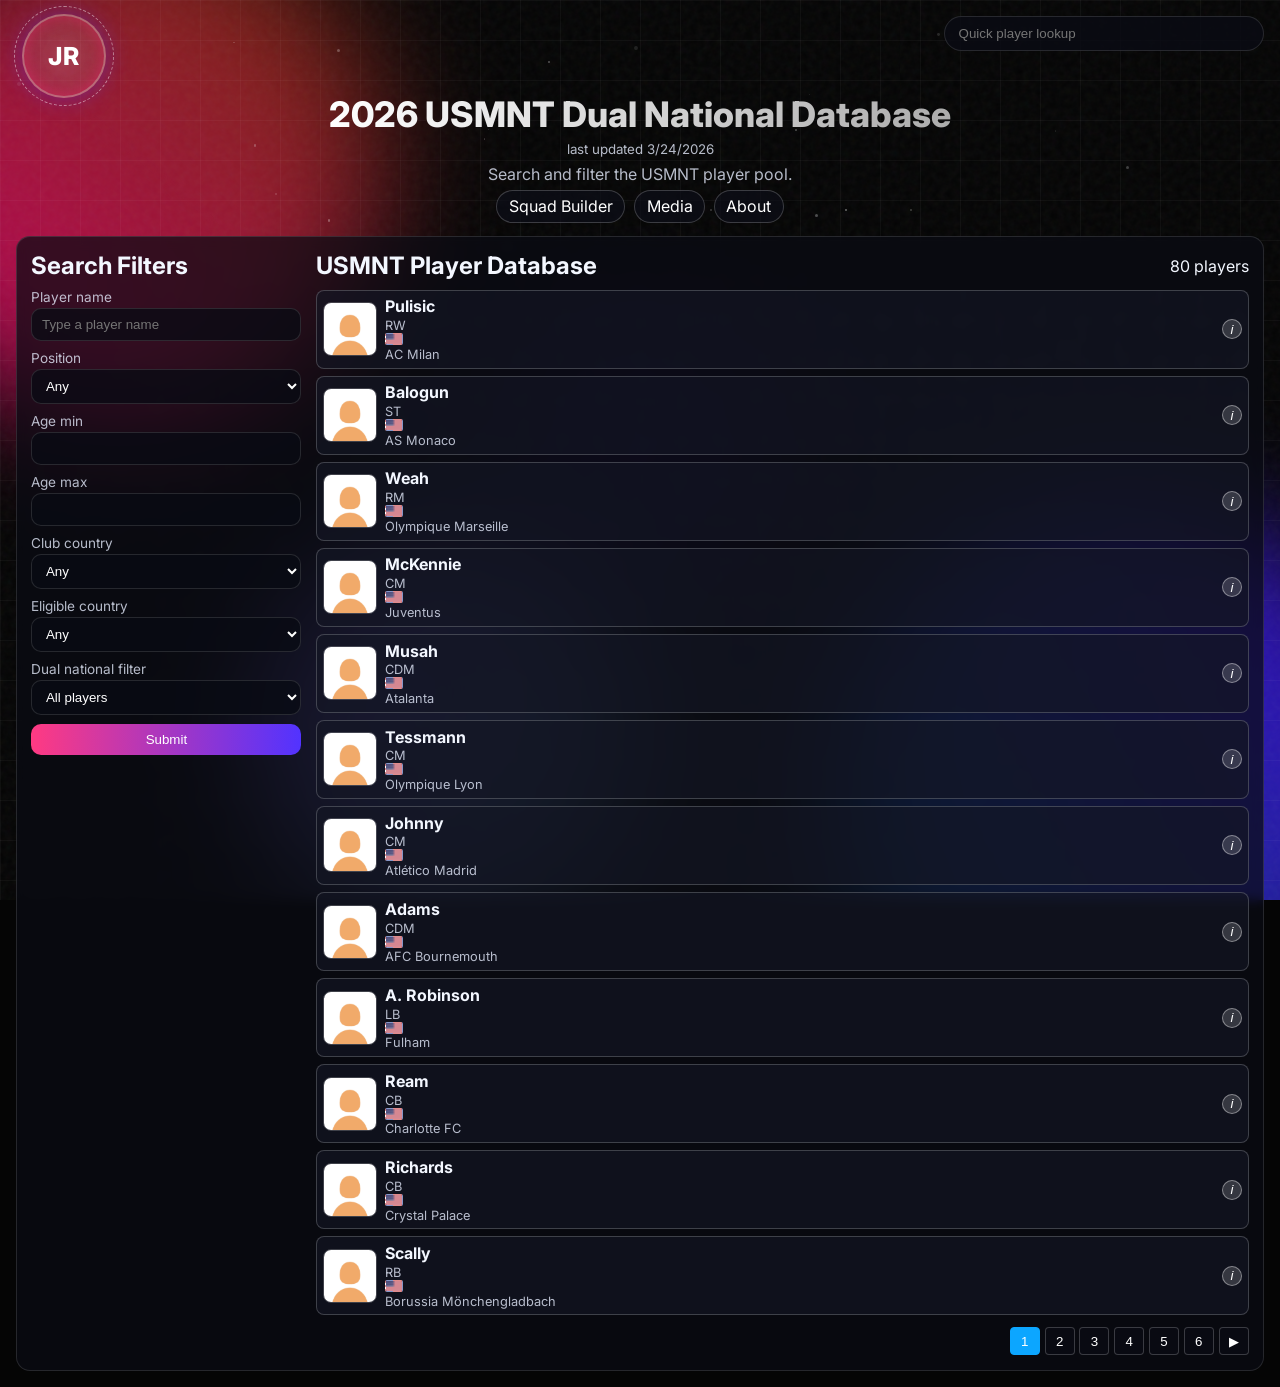
==== index.html @ cb1a78e1 "Update index.html" ====
<!doctype html>
<html lang="en">
  <head>
    <meta charset="UTF-8" />
    <meta name="viewport" content="width=device-width, initial-scale=1.0" />
    <title>Joshua Reports USMNT Database</title>
    <link rel="icon" type="image/png" sizes="32x32" href="favicon-32x32.png" />
    <link rel="stylesheet" href="styles.css" />
  </head>
  <body>
    <div class="site-bg" aria-hidden="true">
      <div class="gradient-background">
        <div class="gradient-sphere sphere-1"></div>
        <div class="gradient-sphere sphere-2"></div>
        <div class="gradient-sphere sphere-3"></div>
        <div class="grid-overlay"></div>
        <div class="glow"></div>
        <div class="noise-overlay"></div>
      </div>
      <div class="particles-container" id="particles-container"></div>
    </div>
    <header class="topbar db-topbar">
      <a href="index.html" class="jr-logo" aria-label="Go to database">JR</a>
      <h1>2026 USMNT Dual National Database</h1>
      <small>last updated 3/24/2026</small>
      <p>Search and filter the USMNT player pool.</p>
      <nav class="db-nav" aria-label="Primary navigation">
        <a href="squadBuilder.html">Squad Builder</a>
        <a href="media.html">Media</a>
        <a href="about.html">About</a>
      </nav>
      <div class="header-search-wrap">
        <input id="quick-player-search" type="search" placeholder="Quick player lookup" autocomplete="off" />
        <div id="quick-search-dropdown" class="quick-search-dropdown"></div>
      </div>
    </header>

    <main class="db-layout">
      <aside class="db-filters">
        <h2>Search Filters</h2>

        <label>Player name
          <input id="filter-name" type="search" placeholder="Type a player name" />
        </label>

        <label>Position
          <select id="filter-position">
            <option value="">Any</option>
            <option value="ST">Striker</option>
            <option value="winger">Winger</option>
            <option value="center-mid">Center Mid</option>
            <option value="fullback">Fullback</option>
            <option value="center-back">Center Back</option>
            <option value="GK">GK</option>
          </select>
        </label>

        <label>Age min
          <input id="filter-age-min" type="number" min="15" max="45" />
        </label>

        <label>Age max
          <input id="filter-age-max" type="number" min="15" max="45" />
        </label>

        <label>Club country
          <select id="filter-club-country"></select>
        </label>

        <label>Eligible country
          <select id="filter-eligible-country"></select>
        </label>

        <label>Dual national filter
          <select id="filter-dual">
            <option value="all">All players</option>
            <option value="uncapped">Uncapped dual nationals only</option>
            <option value="dual">All dual nationals</option>
          </select>
        </label>

        <button id="filter-submit" type="button">Submit</button>
      </aside>

      <section class="db-results-wrap">
        <div class="db-results-head">
          <h2>USMNT Player Database</h2>
          <span id="result-count"></span>
        </div>
        <div id="db-results" class="db-results"></div>
        <div id="pagination" class="pagination"></div>
      </section>
    </main>

    <dialog id="player-modal" class="player-modal">
      <div class="modal-head">
        <h3 id="modal-title"></h3>
        <button id="modal-close" type="button" aria-label="Close modal">×</button>
      </div>
      <div id="modal-body"></div>
    </dialog>

    <script src="data.js"></script>
    <script src="database.js"></script>
      <script src="effects.js"></script>
  </body>
</html>
---- styles.css ----
@import url('https://fonts.googleapis.com/css2?family=Inter:wght@400;600;700;800&display=swap');

* { margin: 0; padding: 0; box-sizing: border-box; }
:root {
  --text: #f3f7ff;
  --muted: rgba(232,238,255,.78);
  --panel: rgba(10,12,20,.72);
  --panel-brd: rgba(255,255,255,.12);
  --btn: linear-gradient(90deg,#ff3a82,#5233ff);
}
body {
  font-family: 'Inter', 'Helvetica Neue', sans-serif;
  min-height: 100vh;
  color: var(--text);
  background: #050505;
  position: relative;
}
.site-bg { position: fixed; inset: 0; z-index: -1; overflow: hidden; }
.gradient-background { position: absolute; inset: 0; }
.gradient-sphere { position: absolute; border-radius: 50%; filter: blur(60px); transition: transform .35s ease; }
.sphere-1 { width: 40vw; height: 40vw; background: linear-gradient(40deg, rgba(255, 0, 128, 0.8), rgba(255, 102, 0, 0.4)); top: -10%; left: -10%; animation: float-1 15s ease-in-out infinite alternate; }
.sphere-2 { width: 45vw; height: 45vw; background: linear-gradient(240deg, rgba(72, 0, 255, 0.8), rgba(0, 183, 255, 0.4)); bottom: -20%; right: -10%; animation: float-2 18s ease-in-out infinite alternate; }
.sphere-3 { width: 30vw; height: 30vw; background: linear-gradient(120deg, rgba(133, 89, 255, 0.5), rgba(98, 216, 249, 0.3)); top: 60%; left: 20%; animation: float-3 20s ease-in-out infinite alternate; }
.grid-overlay { position: absolute; inset: 0; background-size: 40px 40px; background-image: linear-gradient(to right, rgba(255,255,255,.035) 1px, transparent 1px), linear-gradient(to bottom, rgba(255,255,255,.035) 1px, transparent 1px); }
.glow { position: absolute; width: 40vw; height: 40vh; background: radial-gradient(circle, rgba(72, 0, 255, 0.15), transparent 70%); top: 50%; left: 50%; transform: translate(-50%, -50%); animation: pulse 8s infinite alternate; filter: blur(30px); }
.noise-overlay { position: absolute; inset: 0; opacity: .05; background-image: url("data:image/svg+xml,%3Csvg viewBox='0 0 200 200' xmlns='http://www.w3.org/2000/svg'%3E%3Cfilter id='noiseFilter'%3E%3CfeTurbulence type='fractalNoise' baseFrequency='0.65' numOctaves='3' stitchTiles='stitch'/%3E%3C/filter%3E%3Crect width='100%25' height='100%25' filter='url(%23noiseFilter)'/%3E%3C/svg%3E"); }
.particles-container { position: absolute; inset: 0; pointer-events: none; }
.particle { position: absolute; background: white; border-radius: 50%; opacity: 0; }

@keyframes float-1 { from { transform: translate(0,0) scale(1); } to { transform: translate(10%,10%) scale(1.1);} }
@keyframes float-2 { from { transform: translate(0,0) scale(1); } to { transform: translate(-10%,-5%) scale(1.15);} }
@keyframes float-3 { from { transform: translate(0,0) scale(1); opacity:.3; } to { transform: translate(-5%,10%) scale(1.05); opacity:.6; } }
@keyframes pulse { from { opacity: .3; transform: translate(-50%,-50%) scale(.9);} to { opacity:.7; transform: translate(-50%,-50%) scale(1.1);} }

.topbar {
  display: grid;
  justify-items: center;
  text-align: center;
  gap: .4rem;
  padding: 1rem 1rem .8rem;
  position: relative;
}
.topbar h1 { font-size: clamp(1.4rem,2.8vw,2.2rem); font-weight: 800; background: linear-gradient(to right,#fff,#acacac); -webkit-background-clip: text; -webkit-text-fill-color: transparent; }
.topbar p, .topbar small { color: var(--muted); }
.db-nav { display: flex; gap: .55rem; flex-wrap: wrap; justify-content: center; }
.db-nav a { color: #fff; text-decoration: none; border: 1px solid rgba(255,255,255,.2); border-radius: 999px; padding: .34rem .72rem; background: rgba(13,16,27,.62); }
.jr-logo {
  position: absolute; top: .85rem; left: 1.35rem;
  width: 84px; height: 84px; border-radius: 50%; text-decoration: none; color: #fff;
  display: grid; place-items: center; font-weight: 800; letter-spacing: 1px; font-size: 1.55rem;
  border: 2px solid rgba(255,255,255,.3); background: radial-gradient(circle, rgba(255,255,255,.15), rgba(255,255,255,.02));
  box-shadow: 0 0 25px rgba(82,51,255,.4), inset 0 0 16px rgba(255,58,130,.45);
  transition: transform .25s ease, box-shadow .25s ease;
}
.jr-logo::before {
  content: ''; position: absolute; inset: -10px; border-radius: 50%; border: 1px dashed rgba(255,255,255,.45);
  animation: spin 8s linear infinite;
}
.jr-logo:hover { transform: scale(1.06); box-shadow: 0 0 30px rgba(0,183,255,.5), inset 0 0 20px rgba(255,58,130,.65); }
.jr-logo:active { color: #ffd6ec; box-shadow: 0 0 35px rgba(255,58,130,.7), 0 0 20px rgba(82,51,255,.7); }
@keyframes spin { to { transform: rotate(360deg); } }

.db-topbar { padding-top: 5.8rem; }
.header-search-wrap { position: absolute; right: 1rem; top: 1rem; width: min(320px, 44vw); text-align: left; }
#quick-player-search {
  width: 100%; border-radius: 999px; border: 1px solid var(--panel-brd); padding: .55rem .85rem;
  background: rgba(10,12,20,.82); color: #fff;
}
.quick-search-dropdown {
  margin-top: .35rem; border: 1px solid var(--panel-brd); border-radius: 10px;
  background: rgba(10,12,20,.93); max-height: 250px; overflow: auto; display: none;
}
.quick-search-item { padding: .5rem .65rem; cursor: pointer; border-bottom: 1px solid rgba(255,255,255,.08); }
.quick-search-item:hover { background: rgba(82,51,255,.22); }

.db-layout, .pitch-wrap, .about-card {
  margin: 0 1rem 1rem;
  background: var(--panel);
  border: 1px solid var(--panel-brd);
  backdrop-filter: blur(6px);
  border-radius: 14px;
}
.db-layout { display: grid; grid-template-columns: 270px 1fr; gap: .9rem; padding: .9rem; }
.db-filters { display: grid; gap: .55rem; align-content: start; }
.db-filters label { display: grid; gap: .2rem; color: var(--muted); font-size: .85rem; }
.db-filters input, .db-filters select, .db-filters button, #formation-select, #clear-btn, #slot-search-input, #roster-name, #share-btn, .share-actions button {
  border-radius: 10px; border: 1px solid var(--panel-brd); background: rgba(10,12,20,.78); color: #fff; padding: .5rem .6rem;
}
.db-filters button, #clear-btn, #share-btn, .share-actions button { background-image: var(--btn); border: none; }

.db-results-head { display: flex; justify-content: space-between; align-items: center; margin-bottom: .6rem; }
.db-results { display: grid; gap: .42rem; }
.db-player-row { display:grid; grid-template-columns:54px 1fr auto; gap:.55rem; align-items:center; border:1px solid rgba(255,255,255,.2); border-radius:8px; background: rgba(20,24,38,.65); padding:.36rem; }
.db-player-face { width:54px; height:54px; border-radius:8px; object-fit:cover; border:1px solid rgba(255,255,255,.2); }
.db-player-main h3 { font-size: 1rem; }
.db-primary-position, .db-player-main p { color: var(--muted); font-size: .8rem; margin-top: .12rem; }

.pagination { display:flex; justify-content:flex-end; gap:.3rem; margin-top:.75rem; }
.page-btn { border:1px solid rgba(255,255,255,.2); background: rgba(10,12,20,.8); color:#fff; min-width:30px; height:28px; border-radius:4px; cursor:pointer; }
.page-btn.active { background:#0ca6ff; border-color:#0ca6ff; }

.pitch-wrap { padding: .8rem; }
.board-toolbar { display:flex; flex-wrap:wrap; gap:.7rem; align-items:center; margin-bottom:.8rem; }
#share-btn { width: 40px; font-weight: 800; }
#share-btn[data-tooltip]:hover::after { content: attr(data-tooltip); position:absolute; top: calc(100% + 6px); left:50%; transform:translateX(-50%); background: rgba(0,0,0,.85); color:#fff; font-size:.68rem; padding:.2rem .35rem; border-radius:4px; }

.squad-board { display:grid; grid-template-columns:110px minmax(500px,860px) 110px; gap:.8rem; align-items:start; }
.side-column h2 { margin-bottom:.45rem; font-size:.9rem; color:var(--muted); }
.side-slots { display:grid; gap:.45rem; }
.pitch { position:relative; width:100%; aspect-ratio:11/16; border-radius:12px; background: linear-gradient(180deg,#0f2f68,#06183b 35%,#081027); border:2px solid rgba(255,255,255,.25); overflow:hidden; }
.pitch::before { content:''; position:absolute; inset:1rem; border:2px solid rgba(255,255,255,.28); border-radius:6px; }

.slot { border:1px dashed rgba(255,255,255,.45); background: rgba(14,18,29,.65); border-radius:10px; min-height:98px; display:flex; align-items:center; justify-content:center; }
.pitch-slot { position:absolute; width:95px; min-height:114px; transform:translate(-50%,-50%); }
.side-slot { min-height:74px; }
.slot-label { font-weight:700; font-size:.8rem; color:var(--muted); }
.drop-target { outline:2px solid #0ca6ff; outline-offset:2px; }
.slot.filled { padding:0; border:none; background:transparent; }
.slot.filled .player-card { width:100%; height:100%; }

.player-card { position:relative; width:100%; min-height:100%; border-radius:10px; border:1px solid rgba(255,255,255,.25); background: linear-gradient(180deg, rgba(62,41,173,.35), rgba(10,12,20,.96)); color:#fff; padding:.35rem; display:grid; grid-template-rows:auto 1fr auto; gap:.25rem; }
.player-meta-top { display:flex; align-items:center; justify-content:space-between; gap:.3rem; }
.player-last-name { font-size:.69rem; line-height:1.1; }
.player-position { font-size:.62rem; color:var(--muted); font-weight:700; }
.player-face { width:100%; height:56px; object-fit:cover; border-radius:7px; border:1px solid rgba(255,255,255,.2); }
.player-face-fallback { width:100%; height:56px; border-radius:7px; border:1px solid rgba(255,255,255,.2); background: rgba(22,10,4,.65); display:grid; place-items:center; font-weight:800; }
.player-foot { display:flex; align-items:center; justify-content:space-between; gap:.3rem; }
.remove-btn { position:absolute; right:-7px; top:-7px; width:18px; height:18px; border:none; border-radius:999px; background:#fff; color:#000; font-size:.75rem; display:none; z-index:2; opacity:0; transition:opacity 120ms ease; }
.remove-btn.show { display:inline-flex; align-items:center; justify-content:center; }
.player-card:hover .remove-btn.show, .player-card:focus-within .remove-btn.show { opacity:1; }

.compact-card { min-height:58px; grid-template-rows:auto auto; gap:.2rem; }
.compact-card .player-face, .compact-card .player-position { display:none; }
.compact-card .player-last-name { font-size:.68rem; }
.flag-row { display:flex; gap:.2rem; flex-wrap:wrap; max-width: 96px; }
.country-flag { width:18px; height:12px; border-radius:2px; border:1px solid rgba(255,255,255,.45); overflow:hidden; background-size:cover; display:inline-block; }
.country-flag img { width:100%; height:100%; object-fit:cover; display:block; }
.info-btn { border-radius:999px; border:1px solid rgba(255,255,255,.4); width:20px; height:20px; display:grid; place-items:center; background:rgba(255,255,255,.16); color:#fff; cursor:pointer; }

/* flag fallbacks */
.country-flag.fallback-usa { background: linear-gradient(90deg,#213f9a 0 42%, transparent 42%), repeating-linear-gradient(to bottom,#c82c2c 0,#c82c2c 2px,#fff 2px,#fff 4px); }
.country-flag.fallback-italy { background: linear-gradient(90deg,#1f8f44 0 33%,#fff 33% 66%,#d12929 66%); }
.country-flag.fallback-nigeria { background: linear-gradient(90deg,#218c47 0 33%,#fff 33% 66%,#218c47 66%); }
.country-flag.fallback-germany { background: linear-gradient(to bottom,#111 0 33%,#c42626 33% 66%,#efc130 66%); }
.country-flag.fallback-england { background:#fff; background-image:linear-gradient(90deg,transparent 42%,#d12929 42% 58%,transparent 58%),linear-gradient(transparent 42%,#d12929 42% 58%,transparent 58%); }
.country-flag.fallback-france { background: linear-gradient(90deg,#214ea0 0 33%,#fff 33% 66%,#d12929 66%); }
.country-flag.fallback-ghana { background: linear-gradient(to bottom,#d12929 0 33%,#e3c62f 33% 66%,#218c47 66%); }
.country-flag.fallback-spain { background: linear-gradient(to bottom,#c42626 0 25%,#efc130 25% 75%,#c42626 75%); }
.country-flag.fallback-argentina { background: linear-gradient(to bottom,#78b7ff 0 33%,#fff 33% 66%,#78b7ff 66%); }
.country-flag.fallback-portugal { background: linear-gradient(90deg,#218c47 0 42%,#d12929 42%); }
.country-flag.fallback-mexico { background: linear-gradient(90deg,#218c47 0 33%,#fff 33% 66%,#d12929 66%); }
.country-flag.fallback-norway { background: #c42626; }
.country-flag.fallback-jamaica { background: linear-gradient(45deg,#111 0 45%,#e3c62f 45% 55%,#218c47 55%); }
.country-flag.fallback-croatia { background: linear-gradient(to bottom,#d12929 0 33%,#fff 33% 66%,#214ea0 66%); }
.country-flag.fallback-liberia { background: linear-gradient(90deg,#214ea0 0 40%,transparent 40%), repeating-linear-gradient(to bottom,#d12929 0,#d12929 2px,#fff 2px,#fff 4px); }
.country-flag.fallback-japan { background: radial-gradient(circle at center,#d12929 0 35%,#fff 36%); }
.country-flag.fallback-netherlands { background: linear-gradient(to bottom,#d12929 0 33%,#fff 33% 66%,#214ea0 66%); }
.country-flag.fallback-suriname { background: linear-gradient(to bottom,#218c47 0 20%,#fff 20% 30%,#d12929 30% 70%,#fff 70% 80%,#218c47 80%); }
.country-flag.fallback-lithuania { background: linear-gradient(to bottom,#e3c62f 0 33%,#218c47 33% 66%,#d12929 66%); }
.country-flag.fallback-denmark { background: #d12929; }
.country-flag.fallback-canada { background: linear-gradient(90deg,#d12929 0 25%,#fff 25% 75%,#d12929 75%); }
.country-flag.fallback-poland { background: linear-gradient(to bottom,#fff 0 50%,#d12929 50%); }
.country-flag.fallback-peru { background: linear-gradient(90deg,#d12929 0 33%,#fff 33% 66%,#d12929 66%); }
.country-flag.fallback-brazil { background: #218c47; }
.country-flag.fallback-ireland { background: linear-gradient(90deg,#218c47 0 33%,#fff 33% 66%,#f28b24 66%); }
.country-flag.fallback-armenia { background: linear-gradient(to bottom,#d12929 0 33%,#214ea0 33% 66%,#efc130 66%); }
.country-flag.fallback-elsalvador { background: linear-gradient(to bottom,#2d74d1 0 33%,#fff 33% 66%,#2d74d1 66%); }
.country-flag.fallback-belgium { background: linear-gradient(90deg,#111 0 33%,#efc130 33% 66%,#c42626 66%); }
.country-flag.fallback-ivorycoast { background: linear-gradient(90deg,#f28b24 0 33%,#fff 33% 66%,#218c47 66%); }
.country-flag.fallback-iran { background: linear-gradient(to bottom,#218c47 0 33%,#fff 33% 66%,#c42626 66%); }

.player-modal, .search-modal, .share-modal { width:min(560px,94vw); border:1px solid rgba(255,255,255,.2); border-radius:12px; background:#090f1d; color:#fff; padding:.8rem; }
.player-modal::backdrop, .search-modal::backdrop, .share-modal::backdrop { background: rgba(0,0,0,.55); }
.modal-head { display:flex; justify-content:space-between; align-items:center; }
#modal-close,#slot-search-close,#share-close { border:none; background:transparent; color:#fff; font-size:1.4rem; cursor:pointer; }
.modal-player { display:grid; grid-template-columns:100px 1fr; gap:.9rem; margin-top:.75rem; }
.modal-player-face { width:100px; height:100px; object-fit:cover; border-radius:8px; border:1px solid rgba(255,255,255,.2); }
#modal-body ul { margin:0; padding-left:1rem; line-height:1.45; }
#club-flag-wrap,#birth-flag-wrap { display:inline-flex; margin-left:.35rem; vertical-align:middle; }
.search-results { margin-top:.7rem; display:grid; grid-template-columns:repeat(auto-fill,minmax(130px,1fr)); gap:.55rem; max-height:60vh; overflow:auto; }
.search-result { border:none; padding:0; background:transparent; text-align:left; }
.share-actions { margin-top:.6rem; display:grid; grid-template-columns:repeat(2,minmax(0,1fr)); gap:.5rem; }
#share-status { color:var(--muted); margin:.35rem 0 0; }
.share-modal.is-busy .share-actions { opacity:.5; pointer-events:none; }
.share-modal.is-busy #share-status::after { content:''; display:inline-block; width:14px; height:14px; margin-left:8px; border-radius:50%; border:2px solid rgba(255,255,255,.5); border-top-color:#fff; animation: spin 1s linear infinite; }
.force-export-layout { grid-template-columns:110px minmax(500px,860px) 110px !important; }

.about-card { padding: 1rem; max-width: 920px; margin: 0 auto 1rem; text-align: center; }
.about-card p, .about-card li { color: var(--muted); line-height: 1.5; }
.about-card ul { margin: .6rem auto; display: inline-block; text-align: left; }
.about-card .small-note { font-size: .82rem; }

.featured-on { margin: 1rem 0; }
.featured-on h2 { font-size: clamp(1.4rem,3vw,2rem); margin-bottom: .6rem; }
.featured-logos { display: grid; grid-template-columns: repeat(2, minmax(140px, 1fr)); gap: .75rem; align-items: center; }
.featured-logos img { width: 100%; max-height: 68px; object-fit: contain; background: rgba(255,255,255,.96); border-radius: 8px; padding: .35rem; }


@media (max-width: 1100px) {
  .header-search-wrap { position: static; width: min(560px, 90vw); }
  .topbar { padding-top: 1rem; }
  .jr-logo { left: 1.35rem; top: .75rem; }
  .db-topbar { padding-top: 1rem; }
  .db-layout { grid-template-columns: 1fr; }
  .squad-board { grid-template-columns:1fr; }
  .pitch { order:1; max-width:560px; margin:0 auto; }
  .side-column-subs { order:2; }
  .side-column-reserves { order:3; }
  .side-slots { grid-template-columns:repeat(7,minmax(50px,1fr)); gap:.4rem; }
  .side-column-reserves .side-slots { grid-template-columns:repeat(8,minmax(50px,1fr)); }
  .side-slot { min-height:64px; }
  .pitch-slot { width:86px; min-height:104px; }
}


.media-layout {
  display: grid;
  gap: .9rem;
  padding: 1rem;
}
.publication-card {
  border: 1px solid rgba(255,255,255,.16);
  border-radius: 12px;
  background: rgba(9,14,26,.72);
  padding: .9rem;
  text-align: left;
}
.publication-card h2 { font-size: 1.1rem; margin-bottom: .3rem; }
.publication-card h2 a { color: #fff; }
.publication-meta { font-size: .82rem; color: var(--muted); margin-bottom: .4rem; }
.related-player-link { display: inline-block; margin-top: .45rem; color: #8fd8ff; text-decoration: none; }
.media-related-wrap { margin-top: .65rem; display: grid; gap: .45rem; justify-items: start; }
.related-player-label { font-size: .8rem; color: var(--muted); text-transform: uppercase; letter-spacing: .08em; }
.media-related-card { width: 160px; }
.reader-toggle {
  margin-top: .6rem;
  border: none;
  border-radius: 999px;
  padding: .45rem .8rem;
  color: #fff;
  background-image: var(--btn);
  cursor: pointer;
}
.reader-content {
  margin-top: .65rem;
  border-top: 1px solid rgba(255,255,255,.16);
  padding-top: .6rem;
}
.reader-controls { display: flex; flex-wrap: wrap; gap: .45rem; margin-bottom: .55rem; }
.reader-controls button, .reader-controls select {
  border-radius: 8px;
  border: 1px solid rgba(255,255,255,.2);
  background: rgba(10,12,20,.78);
  color: #fff;
  padding: .35rem .55rem;
}
.reader-article {
  white-space: pre-wrap;
  line-height: 1.6;
  color: var(--muted);
  max-height: 360px;
  overflow: auto;
  padding-right: .4rem;
}
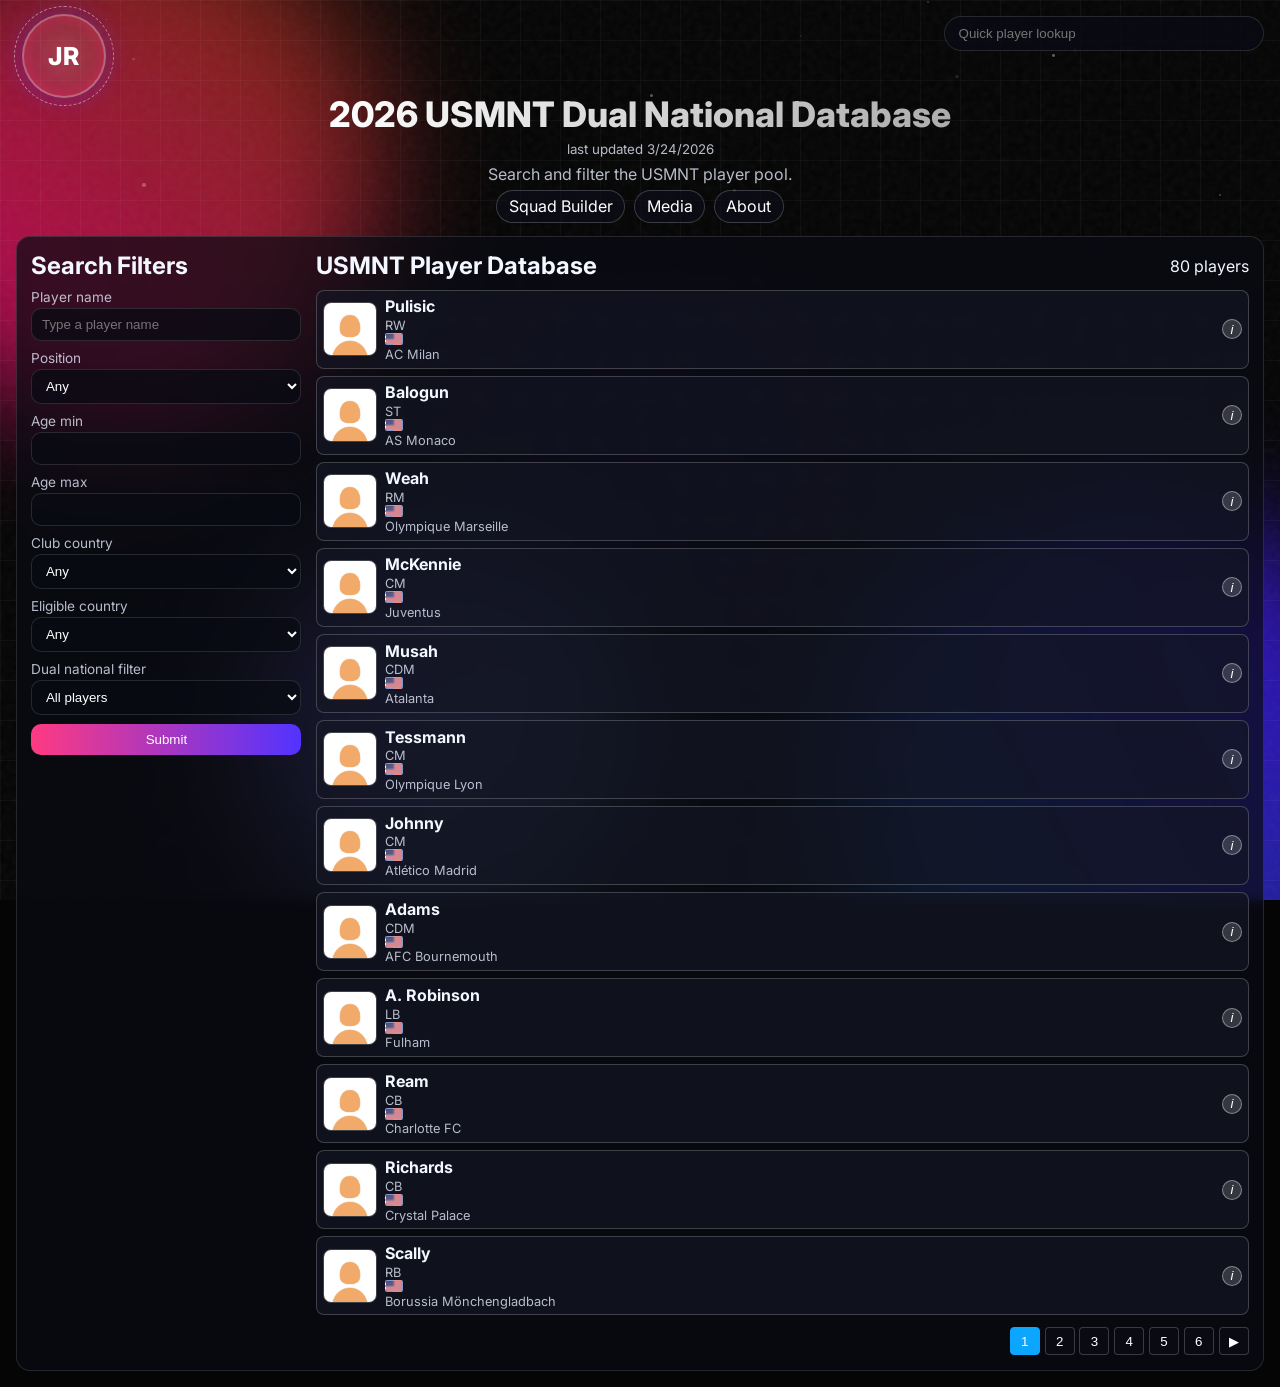
==== commit c8d0dcab: "Update index.html" ====
--- a/index.html
+++ b/index.html
@@ -6,6 +6,14 @@
     <title>Joshua Reports USMNT Database</title>
     <link rel="icon" type="image/png" sizes="32x32" href="favicon-32x32.png" />
     <link rel="stylesheet" href="styles.css" />
+
+    <!-- Open Graph fallback (highly recommended) -->
+    <meta property="og:title" content="JR Preview">
+    <meta property="og:description" content="This project helps supporters explore the depth of the U.S. player pool, discover new players, and track dual nationals all in one reliable place.">
+    <meta property="og:image" content="cardpreview.png">
+    <meta property="og:url" content="https://t.co/sk9yrMRuej">
+
+    
   </head>
   <body>
     <div class="site-bg" aria-hidden="true">
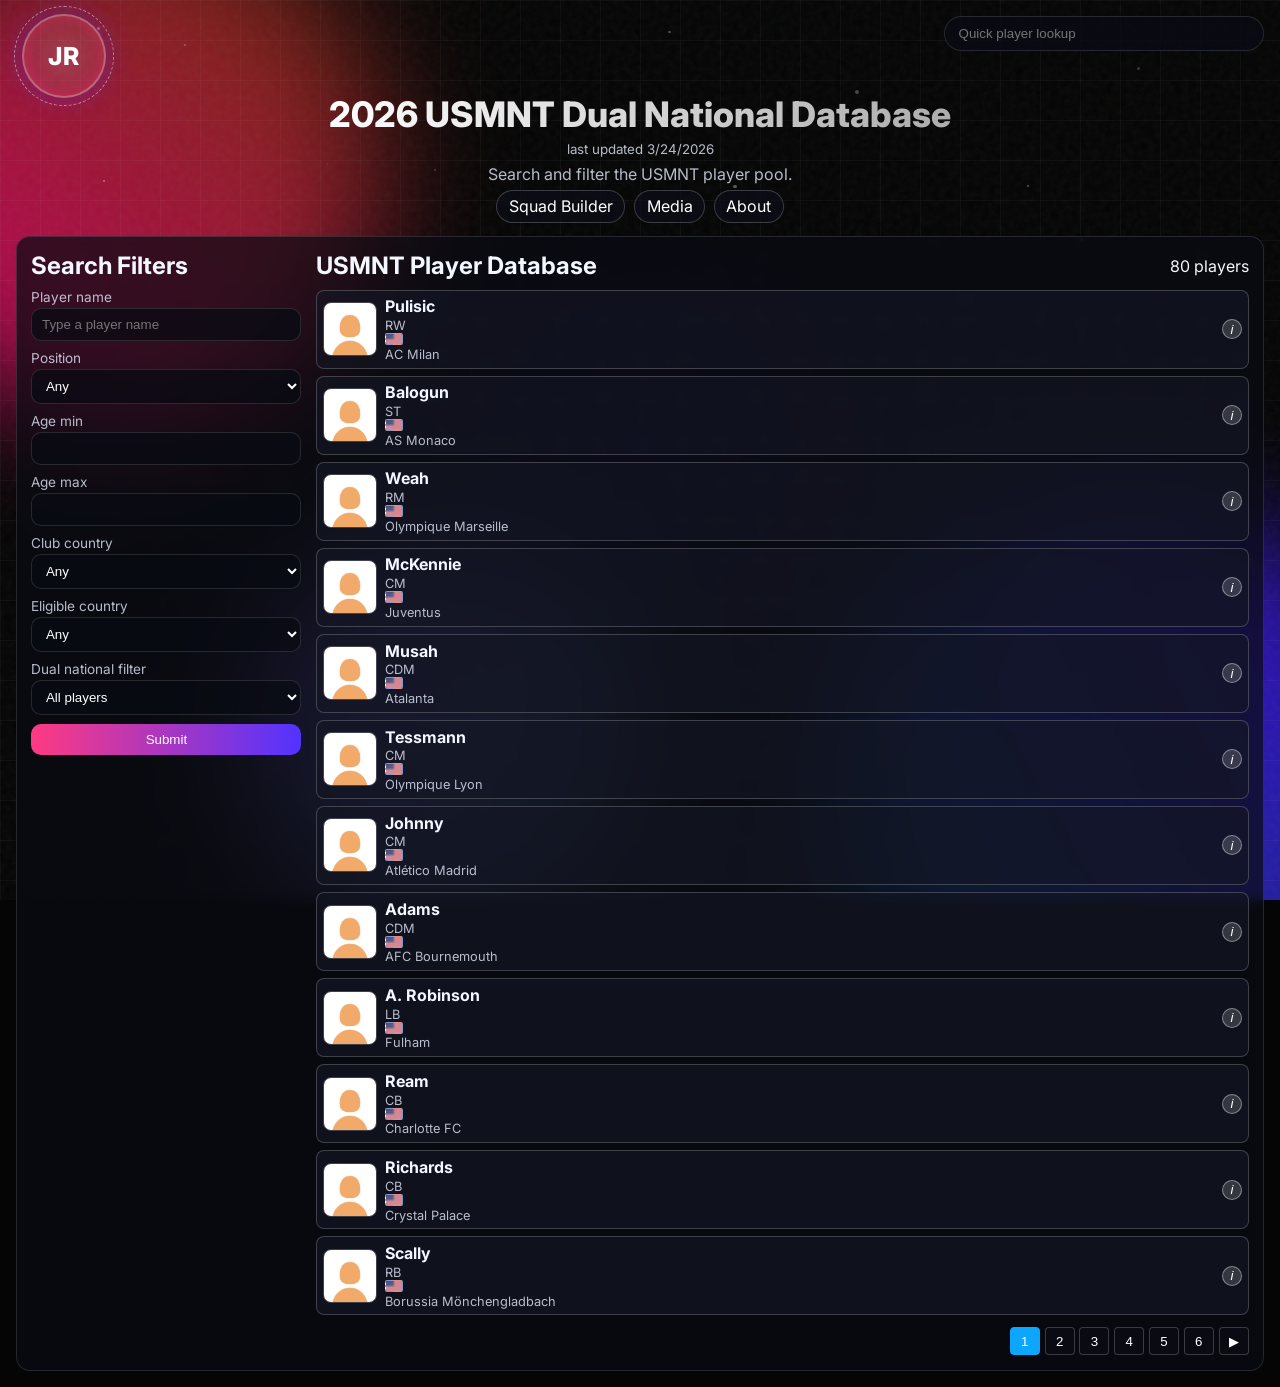
==== commit c0c19e06: "Update index.html" ====
--- a/index.html
+++ b/index.html
@@ -9,7 +9,7 @@
 
     <!-- Open Graph fallback (highly recommended) -->
     <meta property="og:title" content="JR Preview">
-    <meta property="og:description" content="This project helps supporters explore the depth of the U.S. player pool, discover new players, and track dual nationals all in one reliable place.">
+    <meta property="og:description" content="This project helps supporters explore the depth of the U.S. player pool.">
     <meta property="og:image" content="cardpreview.png">
     <meta property="og:url" content="https://t.co/sk9yrMRuej">
 
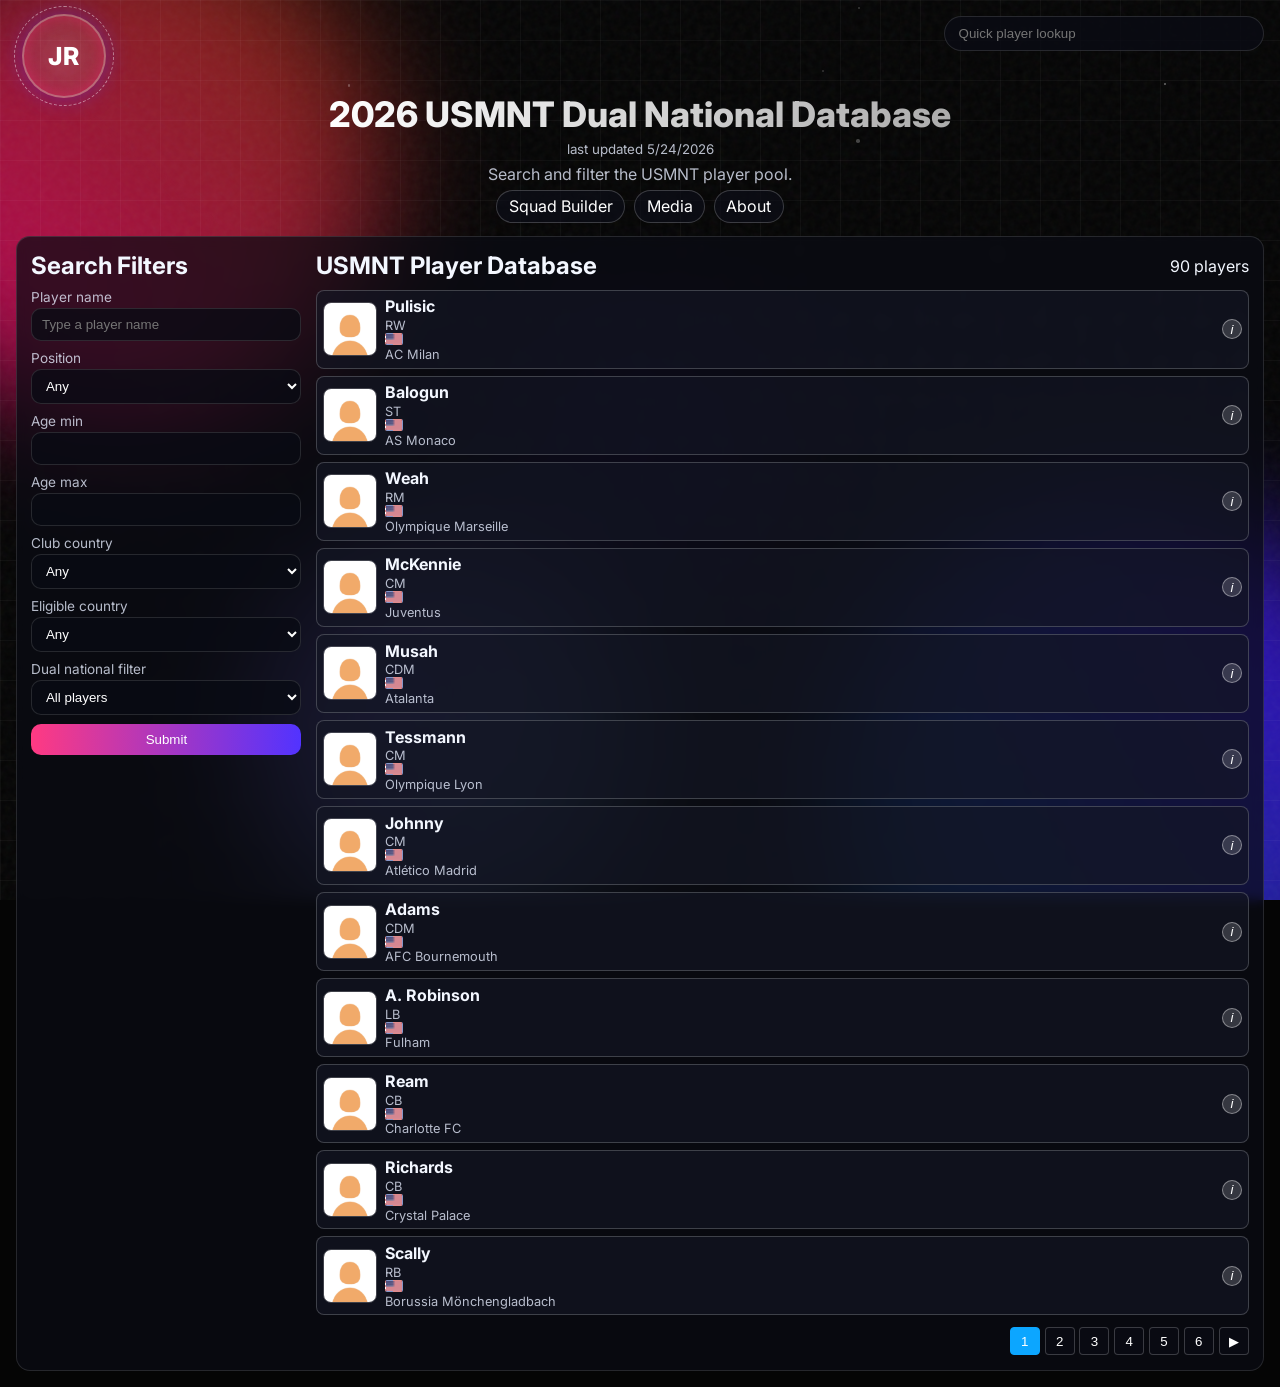
==== commit 5e35c331: "Update last updated date in index.html" ====
--- a/index.html
+++ b/index.html
@@ -30,7 +30,7 @@
     <header class="topbar db-topbar">
       <a href="index.html" class="jr-logo" aria-label="Go to database">JR</a>
       <h1>2026 USMNT Dual National Database</h1>
-      <small>last updated 3/24/2026</small>
+      <small>last updated 5/24/2026</small>
       <p>Search and filter the USMNT player pool.</p>
       <nav class="db-nav" aria-label="Primary navigation">
         <a href="squadBuilder.html">Squad Builder</a>
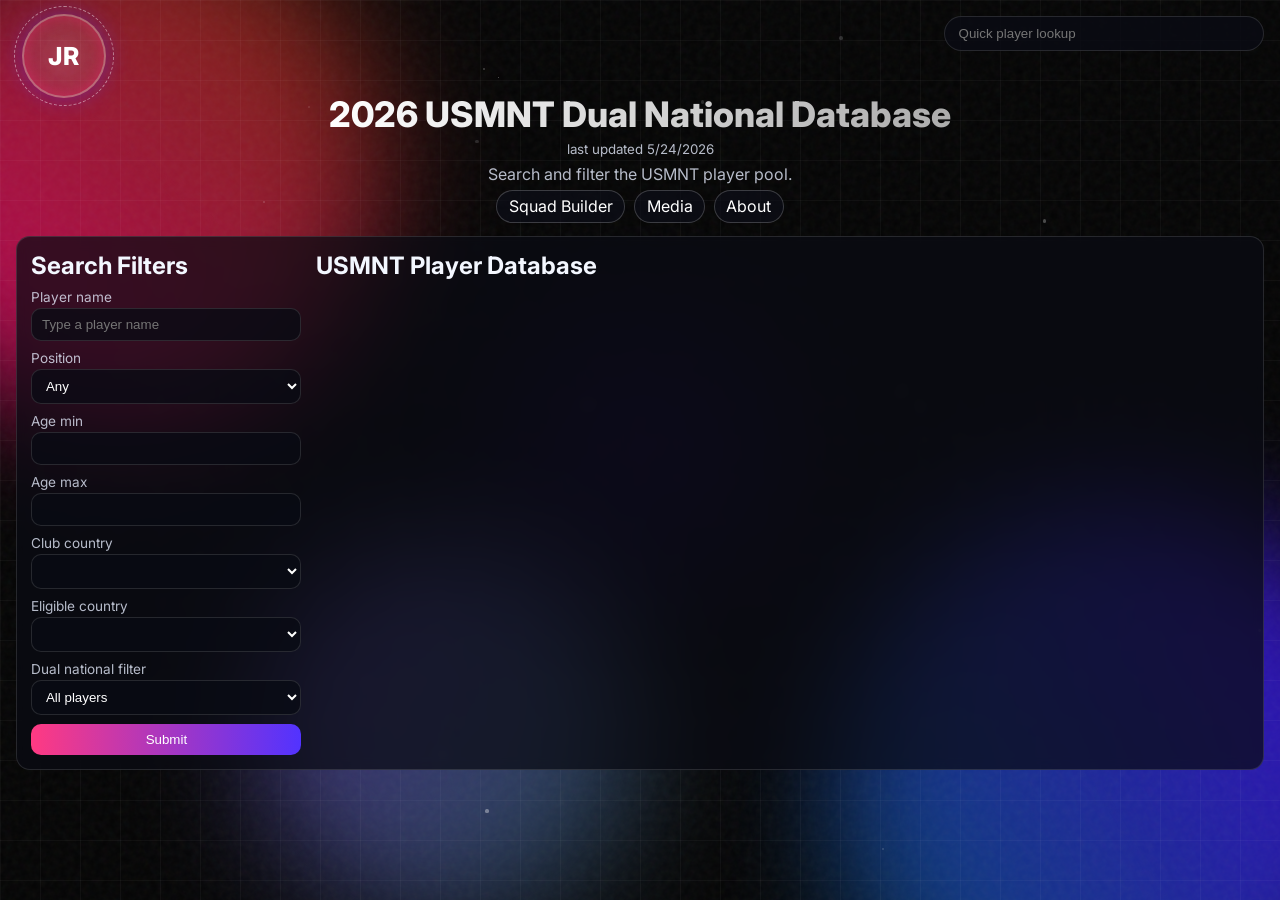
==== commit 5654bf6c: "Add sortingCoefficient and sortingCoefficient-utils scripts" ====
--- a/index.html
+++ b/index.html
@@ -109,6 +109,8 @@
     </dialog>
 
     <script src="data.js"></script>
+    <script src="sortingCoefficient.js"></script>
+    <script src="sortingCoefficient-utils.js"></script>
     <script src="database.js"></script>
       <script src="effects.js"></script>
   </body>
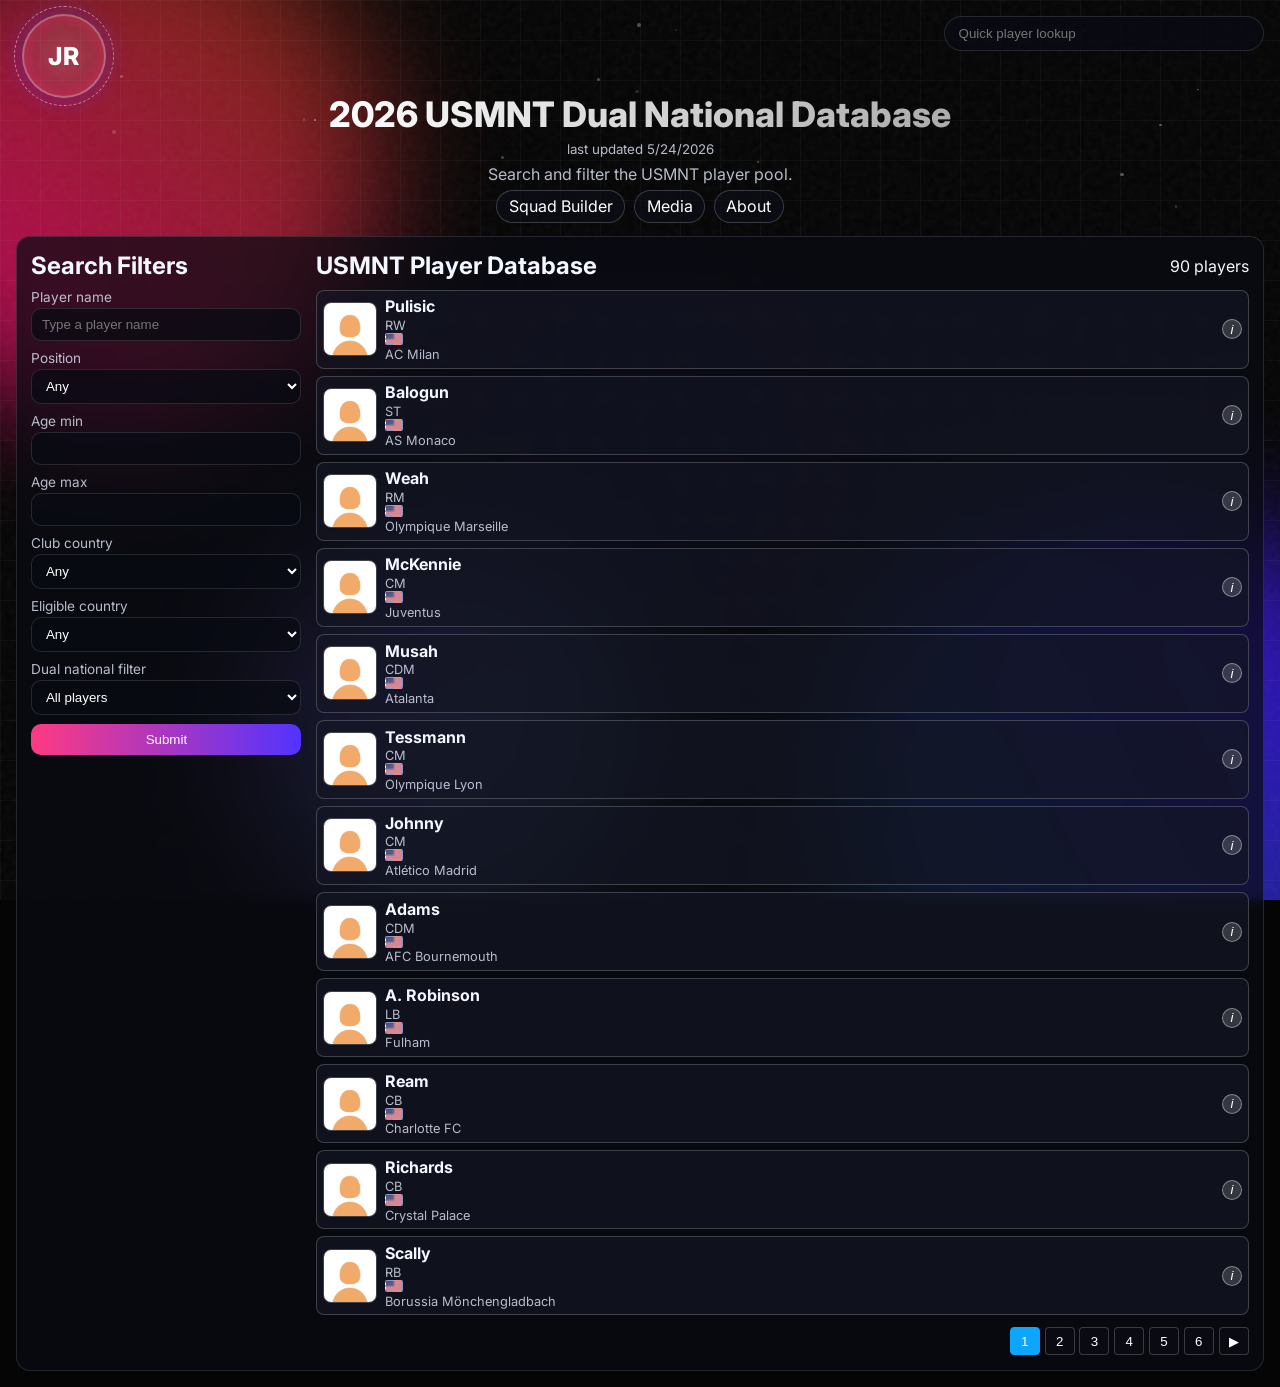
==== commit 5b3c9d6f: "Remove unused script references Removed unused script references for sortingCoefficient and its util" ====
--- a/index.html
+++ b/index.html
@@ -109,8 +109,6 @@
     </dialog>
 
     <script src="data.js"></script>
-    <script src="sortingCoefficient.js"></script>
-    <script src="sortingCoefficient-utils.js"></script>
     <script src="database.js"></script>
       <script src="effects.js"></script>
   </body>
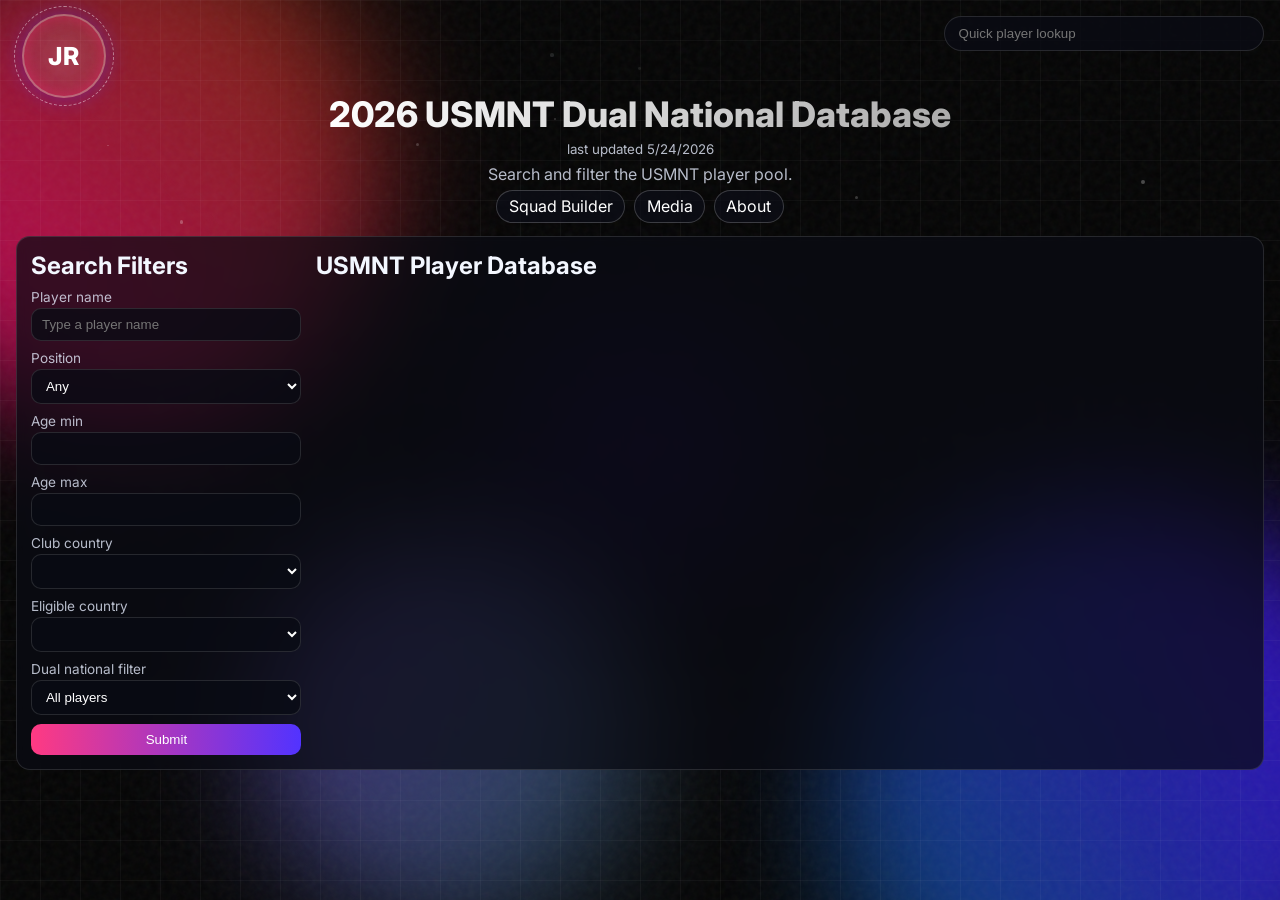
==== commit 5596272f: "Sort database players by ranking coefficient" ====
--- a/index.html
+++ b/index.html
@@ -109,6 +109,7 @@
     </dialog>
 
     <script src="data.js"></script>
+    <script src="sortingCoefficient.js"></script>
     <script src="database.js"></script>
       <script src="effects.js"></script>
   </body>
--- a/styles.css
+++ b/styles.css
@@ -169,10 +169,10 @@
 .country-flag.fallback-ivorycoast { background: linear-gradient(90deg,#f28b24 0 33%,#fff 33% 66%,#218c47 66%); }
 .country-flag.fallback-iran { background: linear-gradient(to bottom,#218c47 0 33%,#fff 33% 66%,#c42626 66%); }
 
-.player-modal, .search-modal, .share-modal { width:min(560px,94vw); border:1px solid rgba(255,255,255,.2); border-radius:12px; background:#090f1d; color:#fff; padding:.8rem; }
-.player-modal::backdrop, .search-modal::backdrop, .share-modal::backdrop { background: rgba(0,0,0,.55); }
+.player-modal, .search-modal, .share-modal, .image-preview-modal { width:min(560px,94vw); border:1px solid rgba(255,255,255,.2); border-radius:12px; background:#090f1d; color:#fff; padding:.8rem; }
+.player-modal::backdrop, .search-modal::backdrop, .share-modal::backdrop, .image-preview-modal::backdrop { background: rgba(0,0,0,.55); }
 .modal-head { display:flex; justify-content:space-between; align-items:center; }
-#modal-close,#slot-search-close,#share-close { border:none; background:transparent; color:#fff; font-size:1.4rem; cursor:pointer; }
+#modal-close,#slot-search-close,#share-close,#image-preview-close { border:none; background:transparent; color:#fff; font-size:1.4rem; cursor:pointer; }
 .modal-player { display:grid; grid-template-columns:100px 1fr; gap:.9rem; margin-top:.75rem; }
 .modal-player-face { width:100px; height:100px; object-fit:cover; border-radius:8px; border:1px solid rgba(255,255,255,.2); }
 #modal-body ul { margin:0; padding-left:1rem; line-height:1.45; }
@@ -181,9 +181,17 @@
 .search-result { border:none; padding:0; background:transparent; text-align:left; }
 .share-actions { margin-top:.6rem; display:grid; grid-template-columns:repeat(2,minmax(0,1fr)); gap:.5rem; }
 #share-status { color:var(--muted); margin:.35rem 0 0; }
+.share-preview { display:block; width:100%; max-height:300px; margin-top:.8rem; object-fit:contain; border:1px solid rgba(255,255,255,.18); border-radius:10px; background:#080d22; }
+.image-preview-modal { width:min(1500px,96vw); max-height:96vh; }
+#image-preview-full { display:block; width:100%; max-height:calc(96vh - 4.5rem); object-fit:contain; margin-top:.75rem; background:#080d22; border-radius:8px; }
 .share-modal.is-busy .share-actions { opacity:.5; pointer-events:none; }
 .share-modal.is-busy #share-status::after { content:''; display:inline-block; width:14px; height:14px; margin-left:8px; border-radius:50%; border:2px solid rgba(255,255,255,.5); border-top-color:#fff; animation: spin 1s linear infinite; }
 .force-export-layout { grid-template-columns:110px minmax(500px,860px) 110px !important; }
+.force-export-layout .pitch { order:initial !important; max-width:none !important; margin:0 !important; }
+.force-export-layout .side-column-subs, .force-export-layout .side-column-reserves { order:initial !important; }
+.force-export-layout .side-slots, .force-export-layout .side-column-reserves .side-slots { grid-template-columns:1fr !important; gap:.45rem !important; }
+.force-export-layout .side-slot { min-height:74px !important; }
+.force-export-layout .pitch-slot { width:95px !important; min-height:114px !important; }
 
 .about-card { padding: 1rem; max-width: 920px; margin: 0 auto 1rem; text-align: center; }
 .about-card p, .about-card li { color: var(--muted); line-height: 1.5; }
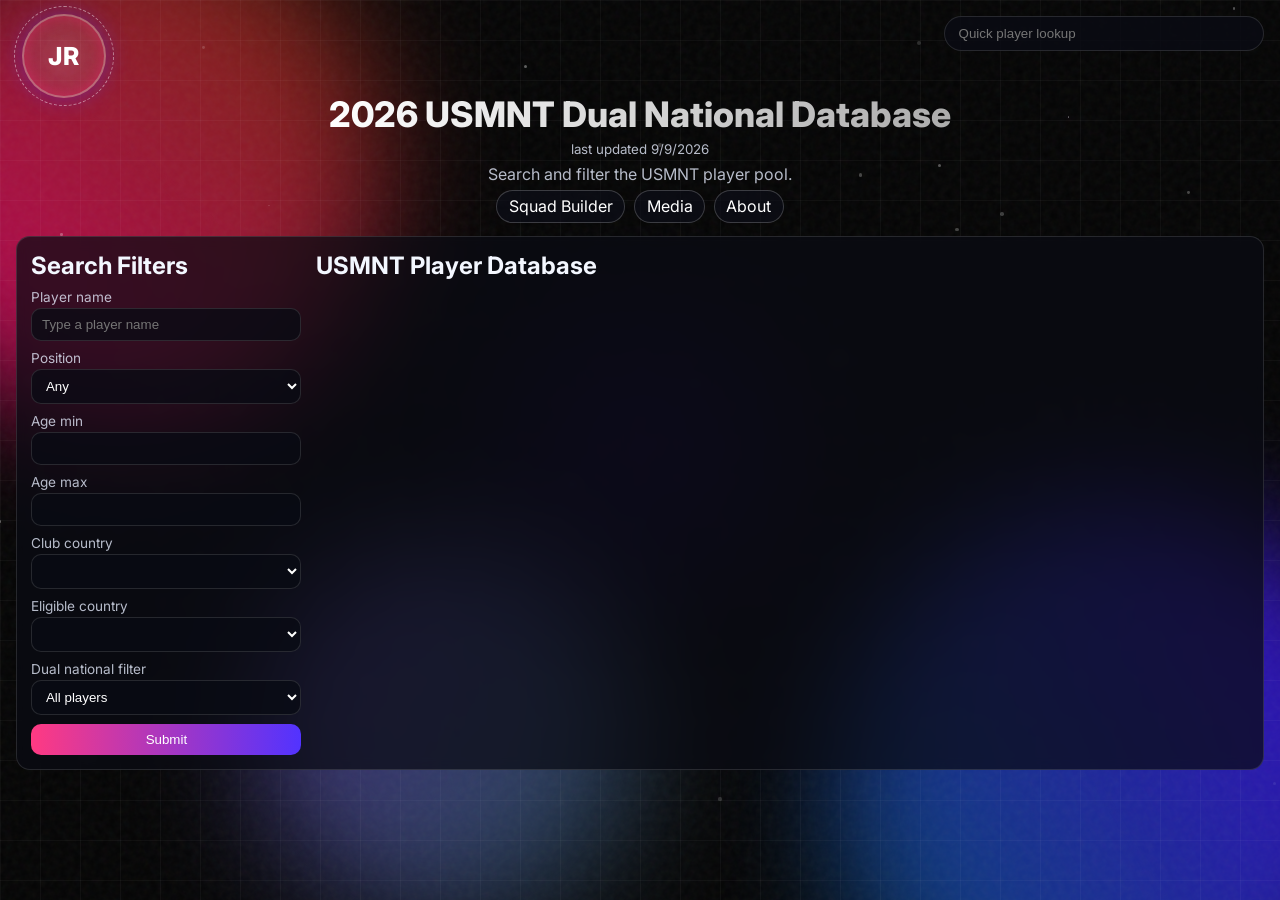
==== commit 2580ec27: "Harden database rendering against data updates" ====
--- a/index.html
+++ b/index.html
@@ -30,7 +30,7 @@
     <header class="topbar db-topbar">
       <a href="index.html" class="jr-logo" aria-label="Go to database">JR</a>
       <h1>2026 USMNT Dual National Database</h1>
-      <small>last updated 5/24/2026</small>
+      <small>last updated 9/9/2026</small>
       <p>Search and filter the USMNT player pool.</p>
       <nav class="db-nav" aria-label="Primary navigation">
         <a href="squadBuilder.html">Squad Builder</a>
